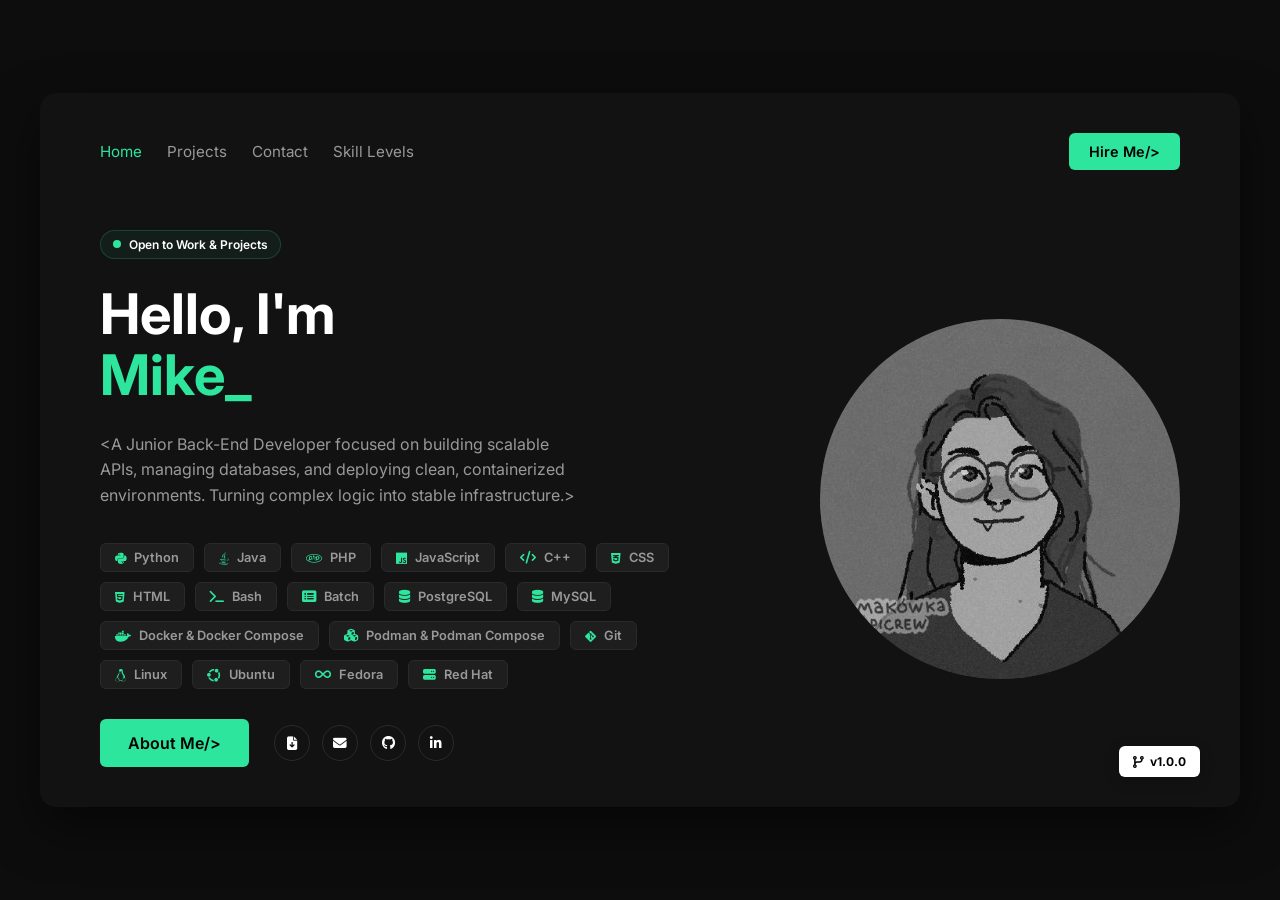
==== Index.html @ 1134a966 "Rename index.html to Index.html" ====
<!DOCTYPE html>
<html lang="it">
<head>
    <meta charset="UTF-8">
    <meta name="viewport" content="width=device-width, initial-scale=1.0">
    <title>Mike's Portfolio - Home</title>
    <link rel="preconnect" href="https://fonts.googleapis.com">
    <link rel="preconnect" href="https://fonts.gstatic.com" crossorigin>
    <link href="https://fonts.googleapis.com/css2?family=Inter:wght@300;400;600;700&display=swap" rel="stylesheet">
    <link rel="stylesheet" href="https://cdnjs.cloudflare.com/ajax/libs/font-awesome/6.4.0/css/all.min.css">
    <link rel="stylesheet" href="assets/style.css">
</head>
<body>

    <div class="container">
        <header class="navbar">
            
            
            <nav class="nav-links">
                <a href="#" class="active">Home</a>
                <a href="#">Projects</a>
                <a href="contact.html">Contact</a>
                <a href="skills.html">Skill Levels</a>
            </nav>

            <a href="contact.html"><button class="btn-top">Hire Me/></button></a>
        </header>

        <main class="hero-section">
            <div class="hero-text">
                <div class="badge">
                    <span class="dot"></span> Open to Work & Projects
                </div>
                
                <h1>Hello, I'm <br><span class="highlight">Mike<span class="cursor">_</span></span></h1>
                
                <p class="description">
                    &ltA Junior Back-End Developer focused on building scalable APIs, managing databases, 
                    and deploying clean, containerized environments. Turning complex logic into stable infrastructure.&gt
                </p>

                <div class="tech-stack">
                    <span class="tech-tag"><i class="fa-brands fa-python"></i> Python</span>
                    <span class="tech-tag"><i class="fa-brands fa-java"></i> Java</span>
                    <span class="tech-tag"><i class="fa-brands fa-php"></i> PHP</span>
                    <span class="tech-tag"><i class="fa-brands fa-js"></i> JavaScript</span>
                    <span class="tech-tag"><i class="fa-solid fa-code"></i> C++</span>
                    <span class="tech-tag"><i class="fa-brands fa-css3-alt"></i> CSS</span>
                    <span class="tech-tag"><i class="fa-brands fa-html5"></i> HTML</span>
                    <span class="tech-tag"><i class="fa-solid fa-terminal"></i> Bash</span>
                    <span class="tech-tag"><i class="fa-solid fa-rectangle-list"></i> Batch</span>
                    <span class="tech-tag"><i class="fa-solid fa-database"></i> PostgreSQL</span>
                    <span class="tech-tag"><i class="fa-solid fa-database"></i> MySQL</span>
                    <span class="tech-tag"><i class="fa-brands fa-docker"></i> Docker & Docker Compose</span>
                    <span class="tech-tag"><i class="fa-solid fa-cubes"></i> Podman & Podman Compose</span>
                    <span class="tech-tag"><i class="fa-brands fa-git-alt"></i> Git</span>
                    <span class="tech-tag"><i class="fa-brands fa-linux"></i> Linux</span>
                    <span class="tech-tag"><i class="fa-brands fa-ubuntu"></i> Ubuntu</span>
                    <span class="tech-tag"><i class="fa-solid fa-infinity"></i> Fedora</span>
                    <span class="tech-tag"><i class="fa-solid fa-server"></i> Red Hat</span>
                </div>

                <div class="cta-group">
                    <button class="btn-primary">About Me/></button>
                    
                   <div class="social-icons">
                        <a href="assets/CV-Michele-Evangelista.pdf" download title="Download CV">
                            <i class="fa-solid fa-file-arrow-down"></i>
                        </a>
                        
                        <a href="mailto:evangelista.michele6@gmail.com" title="Invia Email">
                            <i class="fa-solid fa-envelope"></i>
                        </a>
                        
                        <a href="https://github.com/mike-eva-dev/" title="GitHub">
                            <i class="fa-brands fa-github"></i>
                        </a>
                        
                        <a href="https://www.linkedin.com/in/michele-evangelista-a426b63a8?utm_source=share_via&utm_-content=profile&utm_medium=member_ios" title="LinkedIn">
                            <i class="fa-brands fa-linkedin-in"></i>
                        </a>
                    </div>
                </div>
            </div>

            <div class="hero-image">
                <div class="image-circle">
                    <img src="assets/img/259029664.jpg" alt="Mike - Back-End Developer">
                </div>
            </div>
        </main>

        <div class="bottom-badge">
            <i class="fa-solid fa-code-branch"></i> v1.0.0
        </div>
    </div>

</body>
</html>
---- assets/style.css ----
* {
    margin: 0;
    padding: 0;
    box-sizing: border-box;
    font-family: 'Inter', sans-serif;
}

:root {
    --bg-color: #0d0d0d;
    --card-bg: #121212;
    --accent-color: #2ee59d;
    --text-primary: #ffffff;
    --text-secondary: #999999;
    --border-color: #2a2a2a;
}

body {
    background-color: var(--bg-color);
    color: var(--text-primary);
    display: flex;
    justify-content: center;
    align-items: center;
    min-height: 100vh;
    padding: 20px;
}

.container {
    background-color: var(--card-bg);
    width: 100%;
    max-width: 1200px;
    border-radius: 16px;
    padding: 40px 60px;
    position: relative;
    box-shadow: 0 20px 50px rgba(0, 0, 0, 0.5);
    overflow: hidden;
}

.navbar {
    display: flex;
    justify-content: space-between;
    align-items: center;
    margin-bottom: 60px;
}

.search-box {
    display: flex;
    align-items: center;
    background-color: transparent;
    border: 1px solid var(--border-color);
    border-radius: 8px;
    padding: 8px 14px;
    width: 220px;
}

.search-box i {
    color: var(--text-secondary);
    font-size: 0.9rem;
    margin-right: 10px;
}

.search-box input {
    background: none;
    border: none;
    color: var(--text-primary);
    font-size: 0.85rem;
    outline: none;
    width: 100%;
}

.nav-links {
    display: flex;
    gap: 25px;
}

.nav-links a {
    color: var(--text-secondary);
    text-decoration: none;
    font-size: 0.95rem;
    transition: color 0.3s ease;
}

.nav-links a:hover, 
.nav-links a.active {
    color: var(--accent-color);
}

.btn-top {
    background-color: var(--accent-color);
    color: #000;
    border: none;
    border-radius: 6px;
    padding: 10px 20px;
    font-weight: 600;
    font-size: 0.9rem;
    cursor: pointer;
    transition: transform 0.2s;
}

.btn-top:hover {
    transform: scale(1.03);
    text-decoration: none;
}

.hero-section {
    display: grid;
    grid-template-columns: 1.2fr 0.8fr;
    gap: 40px;
    align-items: center;
}

.badge {
    display: inline-flex;
    align-items: center;
    background-color: rgba(46, 229, 157, 0.05);
    color: var(--text-primary);
    padding: 6px 12px;
    border-radius: 20px;
    font-size: 0.75rem;
    font-weight: 600;
    margin-bottom: 25px;
    
    border: 1px solid rgba(46, 229, 157, 0.2);
    animation: badgePulse 2s infinite ease-in-out;
}

.badge .dot {
    width: 8px;
    height: 8px;
    background-color: var(--accent-color);
    border-radius: 50%;
    margin-right: 8px;
    
    animation: dotGlow 2s infinite ease-in-out;
}

@keyframes badgePulse {
    0% {
        box-shadow: 0 0 0 0 rgba(46, 229, 157, 0.2);
        border-color: rgba(46, 229, 157, 0.2);
    }
    50% {
        box-shadow: 0 0 8px 2px rgba(46, 229, 157, 0.15);
        border-color: rgba(46, 229, 157, 0.6); 
    }
    100% {
        box-shadow: 0 0 0 0 rgba(46, 229, 157, 0);
        border-color: rgba(46, 229, 157, 0.2);
    }
}

@keyframes dotGlow {
    0%, 100% {
        transform: scale(1);
        box-shadow: 0 0 4px rgba(46, 229, 157, 0.4);
        opacity: 0.8;
    }
    50% {
        transform: scale(1.1);
        box-shadow: 0 0 12px rgba(46, 229, 157, 1);
        opacity: 1;
    }
}

.hero-text h1 {
    font-size: 3.5rem;
    font-weight: 700;
    line-height: 1.1;
    margin-bottom: 25px;
}

.hero-text .highlight {
    color: var(--accent-color);
}

.hero-text .description {
    color: var(--text-secondary);
    font-size: 1rem;
    line-height: 1.6;
    max-width: 480px;
    margin-bottom: 35px;
}

.cta-group {
    display: flex;
    align-items: center;
    gap: 25px;
}

.btn-primary {
    background-color: var(--accent-color);
    color: #000;
    border: none;
    border-radius: 6px;
    padding: 14px 28px;
    font-weight: 600;
    font-size: 1rem;
    transition: transform 0.2s;
}

.btn-primary:hover {
    transform: scale(1.03);
}

.social-icons {
    display: flex;
    gap: 12px;
}

.social-icons a {
    display: flex;
    justify-content: center;
    align-items: center;
    width: 36px;
    height: 36px;
    border: 1px solid var(--border-color);
    border-radius: 50%;
    color: var(--text-primary);
    text-decoration: none;
    font-size: 0.85rem;
    transition: all 0.3s ease;
}

.social-icons a:hover {
    border-color: var(--accent-color);
    color: var(--accent-color);
}

.hero-image {
    display: flex;
    justify-content: flex-end;
}

.image-circle {
    width: 360px;
    height: 360px;
    border-radius: 50%;
    overflow: hidden;
    background-color: #333;
}

.image-circle img {
    width: 100%;
    height: 100%;
    object-fit: cover;
    filter: grayscale(100%);
}

.bottom-badge {
    position: absolute;
    bottom: 30px;
    right: 40px;
    background-color: var(--text-primary);
    color: #000;
    padding: 8px 14px;
    border-radius: 6px;
    font-size: 0.75rem;
    font-weight: 700;
    display: flex;
    align-items: center;
    gap: 6px;
    box-shadow: 0 4px 15px rgba(0,0,0,0.2);
}

@media (max-width: 900px) {
    .hero-section {
        grid-template-columns: 1fr;
        text-align: center;
        gap: 50px;
    }
    
    .navbar {
        flex-direction: column;
        gap: 20px;
    }

    .hero-text .description {
        margin: 0 auto 35px auto;
    }

    .cta-group {
        flex-direction: column;
        gap: 20px;
    }

    .hero-image {
        justify-content: center;
        order: -1;
    }
    
    .bottom-badge {
        position: static;
        margin-top: 40px;
        float: right;
    }
}

.tech-stack {
    display: flex;
    gap: 10px;
    margin-bottom: 30px;
    flex-wrap: wrap;
}

.tech-tag {
    background-color: rgba(255, 255, 255, 0.05);
    border: 1px solid var(--border-color);
    color: var(--text-secondary);
    padding: 6px 14px;
    border-radius: 6px;
    font-size: 0.8rem;
    font-weight: 600;
    display: flex;
    align-items: center;
    gap: 8px;
    transition: all 0.3s ease;
}

.tech-tag i {
    color: var(--accent-color);
}

.tech-tag:hover {
    border-color: var(--accent-color);
    color: var(--text-primary);
    background-color: rgba(46, 229, 157, 0.05);
}

.skills-section {
    display: flex;
    flex-direction: column;
    gap: 30px;
}

.skills-intro h2 {
    font-size: 2.5rem;
    font-weight: 700;
    margin-bottom: 10px;
}

.skills-grid {
    display: grid;
    grid-template-columns: repeat(2, 1fr);
    gap: 20px;
    margin-bottom: 40px;
}

.skill-card {
    background-color: rgba(255, 255, 255, 0.02);
    border: 1px solid var(--border-color);
    border-radius: 10px;
    padding: 20px;
    display: flex;
    flex-direction: column;
    gap: 12px;
    transition: border-color 0.3s;
}

.skill-card:hover {
    border-color: rgba(46, 229, 157, 0.3);
}

.skill-info {
    display: flex;
    justify-content: space-between;
    align-items: center;
}

.skill-info .tech-tag {
    background: none;
    border: none;
    padding: 0;
    font-size: 0.95rem;
    color: var(--text-primary);
}

.skill-percentage {
    font-size: 0.85rem;
    color: var(--accent-color);
    font-weight: 600;
}

.progress-bar-container {
    width: 100%;
    height: 6px;
    background-color: rgba(255, 255, 255, 0.08);
    border-radius: 10px;
    overflow: hidden;
}

.progress-bar {
    height: 100%;
    width: var(--progress);
    background-color: var(--accent-color);
    border-radius: 10px;
    box-shadow: 0 0 8px rgba(46, 229, 157, 0.5);
    
    transform-origin: left;
    animation: loadBar 1.5s cubic-bezier(0.1, 0.8, 0.3, 1) forwards;
}

@keyframes loadBar {
    from {
        transform: scaleX(0);
    }
    to {
        transform: scaleX(1);
    }
}

@media (max-width: 768px) {
    .skills-grid {
        grid-template-columns: 1fr;
    }
}


.skills-legend {
    display: flex;
    flex-direction: column;
    gap: 10px;
    margin-top: 20px;
    padding: 15px;
    background-color: rgba(255, 255, 255, 0.01);
    border: 1px dashed rgba(255, 255, 255, 0.1);
    border-radius: 8px;
}

.legend-item {
    font-size: 0.85rem;
    color: var(--text-secondary);
    display: flex;
    align-items: center;
    gap: 10px;
}

.legend-badge {
    font-size: 0.75rem;
    font-weight: 600;
    padding: 2px 8px;
    border-radius: 4px;
    min-width: 85px;
    text-align: center;
    background-color: rgba(255, 255, 255, 0.05);
    border: 1px solid rgba(255, 255, 255, 0.1);
}

.legend-badge.expert { color: var(--accent-color); border-color: rgba(46, 229, 157, 0.4); }
.legend-badge.advanced { color: rgba(46, 229, 157, 0.7); }
.legend-badge.basic { color: var(--text-secondary); }

.skills-disclaimer {
    margin-top: 10px;
    padding-top: 20px;
    border-top: 1px solid var(--border-color);
    font-size: 0.8rem;
    color: var(--text-secondary);
    font-style: italic;
}

.skills-disclaimer strong {
    color: var(--accent-color);
    font-style: normal;
}

.contact-section {
    display: flex;
    flex-direction: column;
    gap: 30px;
}

.contact-intro h2 {
    font-size: 2.5rem;
    font-weight: 700;
    margin-bottom: 10px;
}

.config-box {
    background-color: #0d1117; 
    border: 1px solid var(--border-color);
    border-radius: 12px;
    overflow: hidden;
    box-shadow: 0 10px 30px rgba(0, 0, 0, 0.5);
    font-family: 'Fira Code', monospace;
}

.config-header {
    background-color: #161b22;
    padding: 12px 200px 12px 20px;
    display: flex;
    align-items: center;
    border-bottom: 1px solid var(--border-color);
    position: relative;
}

.terminal-buttons {
    display: flex;
    gap: 8px;
    position: absolute;
    left: 20px;
}

.dot-term {
    width: 12px;
    height: 12px;
    border-radius: 50%;
    display: inline-block;
}
.dot-term.red { background-color: #ff5f56; }
.dot-term.yellow { background-color: #ffbd2e; }
.dot-term.green { background-color: #27c93f; }

.config-title {
    margin: 0 auto;
    font-size: 0.85rem;
    color: var(--text-secondary);
    display: flex;
    align-items: center;
    gap: 6px;
}

.config-form {
    padding: 25px;
    display: flex;
    flex-direction: column;
    gap: 14px;
}

.code-line {
    font-size: 0.95rem;
    color: #e6edf3;
    display: flex;
    align-items: center;
    flex-wrap: wrap;
    gap: 8px;
    line-height: 1.6;
}

.code-line.indent {
    padding-left: 24px;
}

.code-line.top-align {
    align-items: flex-start;
}

.config-form .key {
    color: #ff7b72;
}

.config-form .boolean {
    color: #79c0ff;
    font-weight: 600;
}

.config-input, .config-textarea {
    background: transparent;
    border: none;
    outline: none;
    font-family: 'Fira Code', monospace;
    font-size: 0.95rem;
    color: #a5d6ff;
    padding: 2px 0;
    flex: 1;
    min-width: 200px;
}

.config-textarea {
    resize: vertical;
    min-height: 100px;
    line-height: 1.5;
}

.config-input::placeholder, .config-textarea::placeholder {
    color: #8b949e; /* Grigio commento */
    font-style: italic;
}

.config-input:focus, .config-textarea:focus {
    background-color: rgba(255, 255, 255, 0.03);
    box-shadow: 2px 0 0 var(--accent-color);
}

.form-actions {
    margin-top: 20px;
    padding-top: 20px;
    border-top: 1px dashed var(--border-color);
}

.terminal-btn {
    background-color: rgba(46, 229, 157, 0.05);
    border: 1px solid rgba(46, 229, 157, 0.2);
    color: #e6edf3;
    font-family: 'Fira Code', monospace;
    padding: 12px 20px;
    border-radius: 6px;
    cursor: pointer;
    font-size: 0.9rem;
    transition: all 0.2s ease;
    display: inline-flex;
    align-items: center;
    gap: 8px;
}

.terminal-btn .prompt {
    color: var(--accent-color);
}

.terminal-btn:hover {
    background-color: var(--accent-color);
    color: #0d1117;
    border-color: var(--accent-color);
    box-shadow: 0 0 15px rgba(46, 229, 157, 0.4);
}

.terminal-btn:hover .prompt {
    color: #0d1117;
}

@media (max-width: 480px) {
    .code-line {
        flex-direction: column;
        align-items: flex-start;
        gap: 2px;
    }
    .code-line.indent {
        padding-left: 15px;
    }
    .config-input, .config-textarea {
        width: 100%;
    }
}

.config-form .string {
    color: #a5d6ff;
    font-size: 0.85rem;
}

.privacy-note {
    margin-top: 5px;
    opacity: 0.85;
}

.cursor {
    display: inline-block;
    animation: blink 1s step-end infinite;
    color: var(--accent-color);
}

@keyframes blink {
    from, to {
        opacity: 1;
    }
    50% {
        opacity: 0;
    }
}
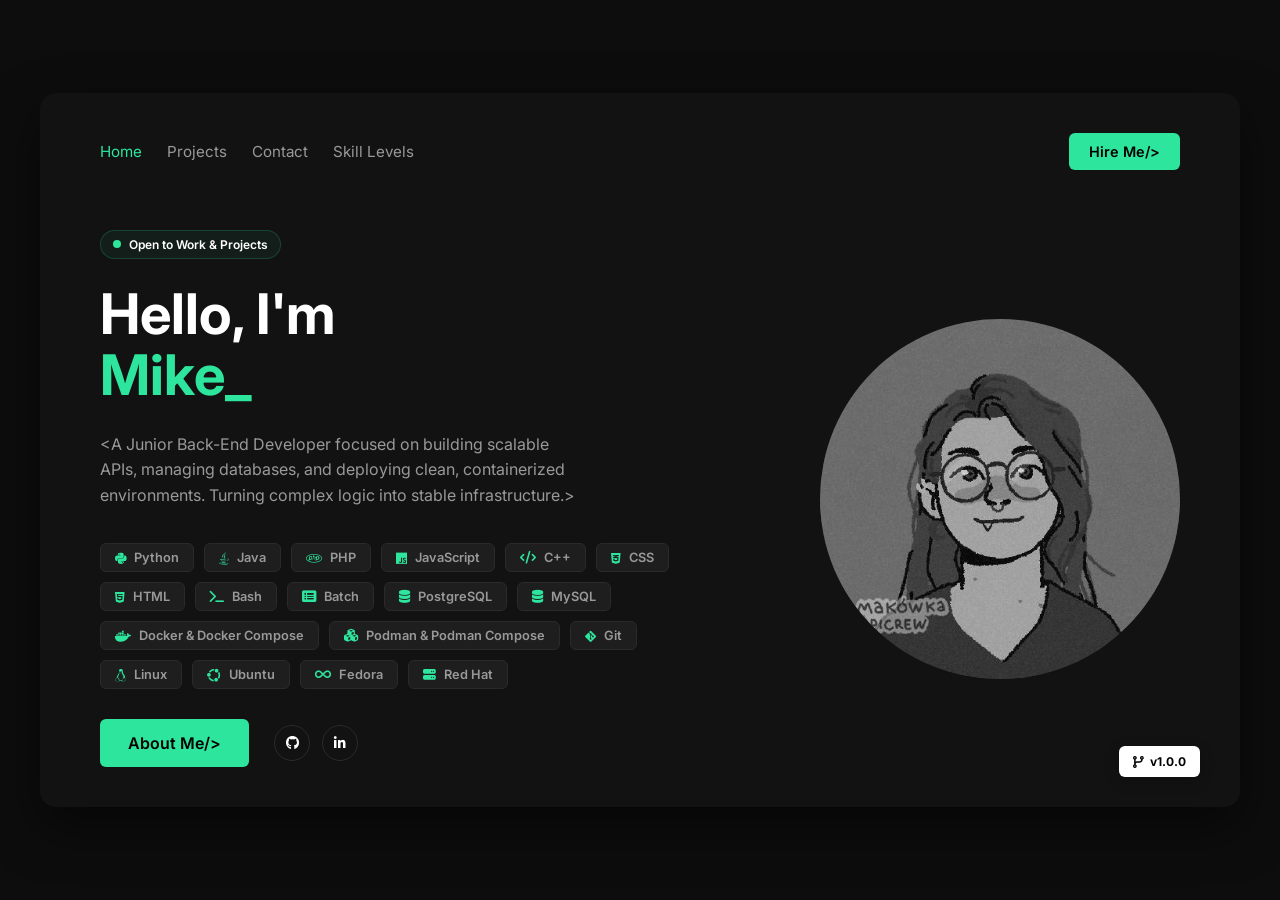
==== commit 3d9a3f3d: "UX changes" ====
--- a/Index.html
+++ b/Index.html
@@ -64,14 +64,6 @@
                     <button class="btn-primary">About Me/></button>
                     
                    <div class="social-icons">
-                        <a href="assets/CV-Michele-Evangelista.pdf" download title="Download CV">
-                            <i class="fa-solid fa-file-arrow-down"></i>
-                        </a>
-                        
-                        <a href="mailto:evangelista.michele6@gmail.com" title="Invia Email">
-                            <i class="fa-solid fa-envelope"></i>
-                        </a>
-                        
                         <a href="https://github.com/mike-eva-dev/" title="GitHub">
                             <i class="fa-brands fa-github"></i>
                         </a>
